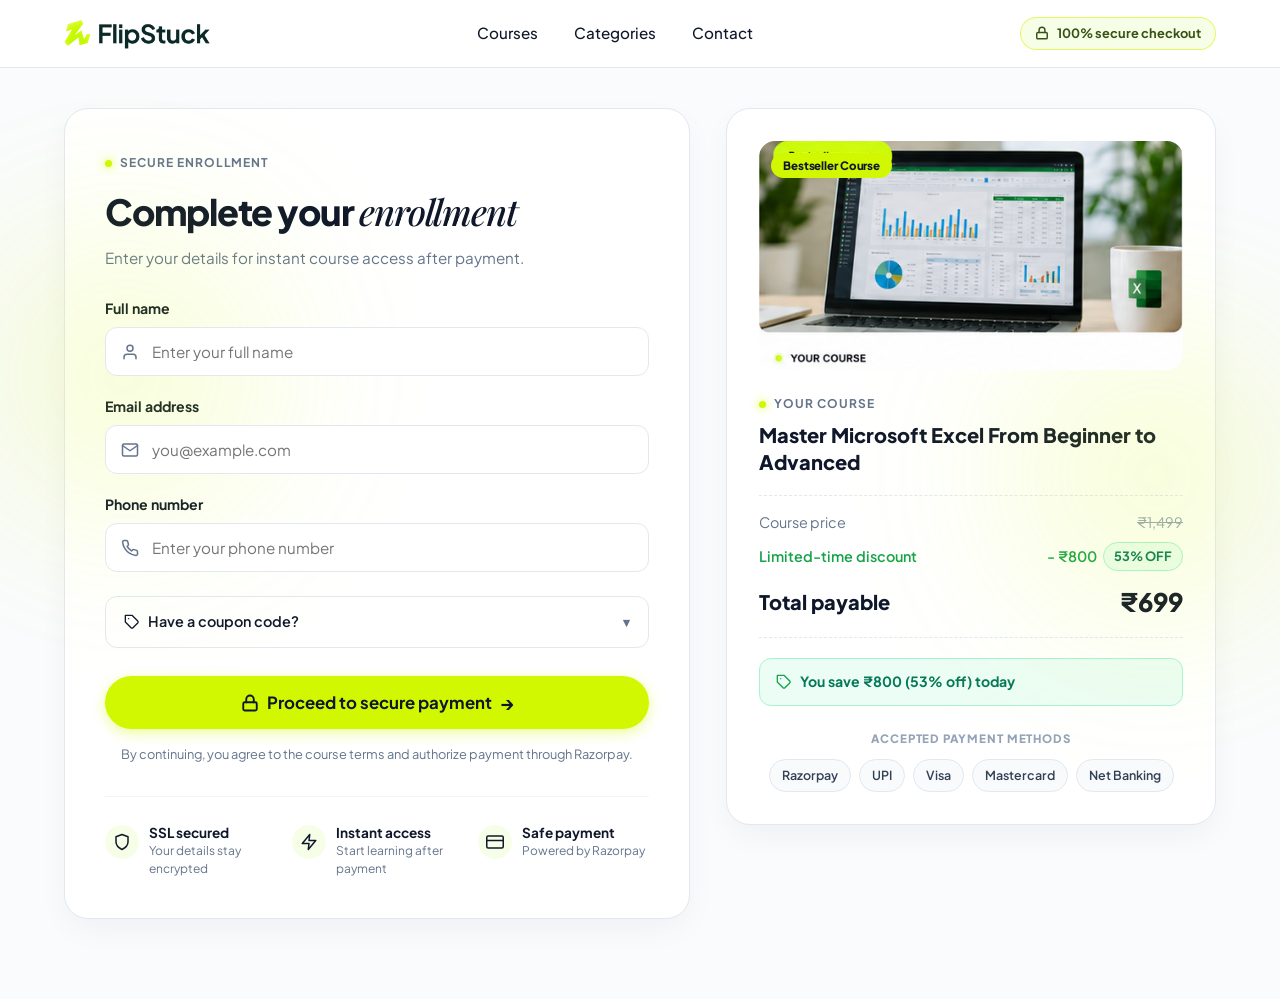
==== checkout.html @ 2f5c427a "feat(checkout): create secure enrollment and order checkout flow" ====
<!DOCTYPE html>
<html lang="en">
<head>
  <meta charset="UTF-8">
  <meta name="viewport" content="width=device-width, initial-scale=1.0">
  <title>FlipStuck - Secure Enrollment Checkout</title>
  <meta name="description" content="Complete your enrollment securely for Master Microsoft Excel From Beginner to Advanced.">
  <link rel="stylesheet" href="css/styles.css">
</head>
<body style="background-color: #fafbfd;">

  <!-- Ambient Glows (Strictly Viewport-Clipped) -->
  <div class="ambient-glows" aria-hidden="true">
    <div class="glow-spot glow-spot-lime" style="top: 150px; left: -100px; width: 450px; height: 450px;"></div>
    <div class="glow-spot glow-spot-lime" style="top: 250px; right: -100px; width: 450px; height: 450px;"></div>
  </div>

  <!-- Checkout Header -->
  <header class="checkout-header">
    <div class="container checkout-header-inner">
      <a href="index.html" class="logo-link" aria-label="FlipStuck Home">
        <img src="Assets/logo-flip.svg" alt="FlipStuck" class="logo-img">
      </a>

      <nav class="nav-menu">
        <a href="courses.html" class="nav-link">Courses</a>
        <a href="index.html#categories" class="nav-link">Categories</a>
        <a href="index.html#contact" class="nav-link">Contact</a>
      </nav>

      <div class="secure-badge-pill">
        <svg width="14" height="14" viewBox="0 0 24 24" fill="none" stroke="#365314" stroke-width="2.5" stroke-linecap="round" stroke-linejoin="round"><rect x="3" y="11" width="18" height="11" rx="2" ry="2"></rect><path d="M7 11V7a5 5 0 0 1 10 0v4"></path></svg>
        <span>100% secure checkout</span>
      </div>
    </div>
  </header>

  <!-- Checkout Form & Order Summary Section -->
  <main class="checkout-section">
    <div class="container checkout-layout">
      <!-- Left Column: Enrollment Form -->
      <section class="checkout-card">
        <div class="section-tag">Secure Enrollment</div>
        <h1 class="checkout-heading">
          Complete your <span class="italic-serif">enrollment</span>
        </h1>
        <p class="checkout-subtitle">Enter your details for instant course access after payment.</p>

        <form action="#" method="post" id="enrollment-form">
          <!-- Full Name -->
          <div class="form-group">
            <label for="fullname" class="form-label">Full name</label>
            <div class="input-with-icon">
              <span class="input-icon">
                <svg width="18" height="18" viewBox="0 0 24 24" fill="none" stroke="#64748b" stroke-width="2" stroke-linecap="round" stroke-linejoin="round"><path d="M20 21v-2a4 4 0 0 0-4-4H8a4 4 0 0 0-4 4v2"></path><circle cx="12" cy="7" r="4"></circle></svg>
              </span>
              <input type="text" id="fullname" name="fullname" class="form-input" placeholder="Enter your full name" required>
            </div>
          </div>

          <!-- Email Address -->
          <div class="form-group">
            <label for="email" class="form-label">Email address</label>
            <div class="input-with-icon">
              <span class="input-icon">
                <svg width="18" height="18" viewBox="0 0 24 24" fill="none" stroke="#64748b" stroke-width="2" stroke-linecap="round" stroke-linejoin="round"><path d="M4 4h16c1.1 0 2 .9 2 2v12c0 1.1-.9 2-2 2H4c-1.1 0-2-.9-2-2V6c0-1.1.9-2 2-2z"></path><polyline points="22,6 12,13 2,6"></polyline></svg>
              </span>
              <input type="email" id="email" name="email" class="form-input" placeholder="you@example.com" required>
            </div>
          </div>

          <!-- Phone Number -->
          <div class="form-group">
            <label for="phone" class="form-label">Phone number</label>
            <div class="input-with-icon">
              <span class="input-icon">
                <svg width="18" height="18" viewBox="0 0 24 24" fill="none" stroke="#64748b" stroke-width="2" stroke-linecap="round" stroke-linejoin="round"><path d="M22 16.92v3a2 2 0 0 1-2.18 2 19.79 19.79 0 0 1-8.63-3.07 19.5 19.5 0 0 1-6-6 19.79 19.79 0 0 1-3.07-8.67A2 2 0 0 1 4.11 2h3a2 2 0 0 1 2 1.72 12.84 12.84 0 0 0 .7 2.81 2 2 0 0 1-.45 2.11L8.09 9.91a16 16 0 0 0 6 6l1.27-1.27a2 2 0 0 1 2.11-.45 12.84 12.84 0 0 0 2.81.7A2 2 0 0 1 22 16.92z"></path></svg>
              </span>
              <input type="tel" id="phone" name="phone" class="form-input" placeholder="Enter your phone number" required>
            </div>
          </div>

          <!-- Have a coupon code? (Pure HTML/CSS Details) -->
          <details class="coupon-toggle">
            <summary class="coupon-summary">
              <div style="display: flex; align-items: center; gap: 8px;">
                <svg width="16" height="16" viewBox="0 0 24 24" fill="none" stroke="#0f172a" stroke-width="2" stroke-linecap="round" stroke-linejoin="round"><path d="M20.59 13.41l-7.17 7.17a2 2 0 0 1-2.83 0L2 12V2h10l8.59 8.59a2 2 0 0 1 0 2.82z"></path><line x1="7" y1="7" x2="7.01" y2="7"></line></svg>
                <span>Have a coupon code?</span>
              </div>
              <span style="font-size: 0.8rem; color: #64748b;">▾</span>
            </summary>
            <div class="coupon-form-inner">
              <input type="text" placeholder="Enter promo code" class="coupon-input" aria-label="Promo code">
              <button type="button" class="btn btn-outline btn-sm">Apply</button>
            </div>
          </details>

          <!-- Primary Submit CTA -->
          <button type="submit" class="btn btn-primary btn-lg btn-block" style="font-size: 1.05rem;">
            <svg width="18" height="18" viewBox="0 0 24 24" fill="none" stroke="#0f172a" stroke-width="2.5" stroke-linecap="round" stroke-linejoin="round"><rect x="3" y="11" width="18" height="11" rx="2" ry="2"></rect><path d="M7 11V7a5 5 0 0 1 10 0v4"></path></svg>
            <span>Proceed to secure payment</span>
            <span class="arrow-icon">→</span>
          </button>

          <p style="text-align: center; font-size: 0.8rem; color: var(--color-text-muted); margin-top: 16px;">
            By continuing, you agree to the course terms and authorize payment through Razorpay.
          </p>
        </form>

        <!-- Trust Badges Grid -->
        <div class="checkout-trust-grid">
          <div class="trust-badge-item">
            <div class="trust-badge-icon">
              <svg width="18" height="18" viewBox="0 0 24 24" fill="none" stroke="#0f172a" stroke-width="2" stroke-linecap="round" stroke-linejoin="round"><path d="M12 22s8-4 8-10V5l-8-3-8 3v7c0 6 8 10 8 10z"></path></svg>
            </div>
            <div>
              <div class="trust-badge-title">SSL secured</div>
              <div class="trust-badge-sub">Your details stay encrypted</div>
            </div>
          </div>

          <div class="trust-badge-item">
            <div class="trust-badge-icon">
              <svg width="18" height="18" viewBox="0 0 24 24" fill="none" stroke="#0f172a" stroke-width="2" stroke-linecap="round" stroke-linejoin="round"><polygon points="13 2 3 14 12 14 11 22 21 10 12 10 13 2"></polygon></svg>
            </div>
            <div>
              <div class="trust-badge-title">Instant access</div>
              <div class="trust-badge-sub">Start learning after payment</div>
            </div>
          </div>

          <div class="trust-badge-item">
            <div class="trust-badge-icon">
              <svg width="18" height="18" viewBox="0 0 24 24" fill="none" stroke="#0f172a" stroke-width="2" stroke-linecap="round" stroke-linejoin="round"><rect x="1" y="4" width="22" height="16" rx="2" ry="2"></rect><line x1="1" y1="10" x2="23" y2="10"></line></svg>
            </div>
            <div>
              <div class="trust-badge-title">Safe payment</div>
              <div class="trust-badge-sub">Powered by Razorpay</div>
            </div>
          </div>
        </div>
      </section>

      <!-- Right Column: Course Summary Card -->
      <aside class="order-summary-card">
        <div class="order-course-img-wrap">
          <span class="badge-tag badge-bestseller">Bestseller course</span>
          <img src="Assets/courses/course-excel-hero.png" alt="Master Microsoft Excel From Beginner to Advanced" class="order-course-img">
        </div>

        <div class="section-tag" style="margin-bottom: 8px;">Your Course</div>
        <h2 class="order-course-title">
          Master Microsoft Excel From Beginner to Advanced
        </h2>

        <div class="order-price-breakdown">
          <div class="breakdown-row">
            <span>Course price</span>
            <span style="text-decoration: line-through; color: var(--color-text-light);">₹1,499</span>
          </div>
          <div class="breakdown-row" style="color: #16a34a; font-weight: 600;">
            <span>Limited-time discount</span>
            <div style="display: flex; align-items: center; gap: 6px;">
              <span>- ₹800</span>
              <span class="discount-pill">53% OFF</span>
            </div>
          </div>
          <div class="breakdown-row total-row">
            <span>Total payable</span>
            <span style="font-size: 1.6rem; color: var(--color-text-main);">₹699</span>
          </div>
        </div>

        <div class="savings-alert">
          <svg width="16" height="16" viewBox="0 0 24 24" fill="none" stroke="#16a34a" stroke-width="2" stroke-linecap="round" stroke-linejoin="round"><path d="M20.59 13.41l-7.17 7.17a2 2 0 0 1-2.83 0L2 12V2h10l8.59 8.59a2 2 0 0 1 0 2.82z"></path><line x1="7" y1="7" x2="7.01" y2="7"></line></svg>
          <span>You save ₹800 (53% off) today</span>
        </div>

        <div class="accepted-methods">
          <div class="accepted-methods-title">Accepted Payment Methods</div>
          <div class="payment-pills-row">
            <span class="payment-pill">Razorpay</span>
            <span class="payment-pill">UPI</span>
            <span class="payment-pill">Visa</span>
            <span class="payment-pill">Mastercard</span>
            <span class="payment-pill">Net Banking</span>
          </div>
        </div>
      </aside>
    </div>
  </main>

  <!-- Mobile Sticky Bottom Bar -->
  <div class="mobile-sticky-bar">
    <div>
      <div class="mobile-bar-price-label">Total payable</div>
      <div class="mobile-bar-price">₹699</div>
    </div>
    <a href="#enrollment-form" class="btn btn-primary" style="padding: 12px 20px;">
      <svg width="16" height="16" viewBox="0 0 24 24" fill="none" stroke="#0f172a" stroke-width="2.5" stroke-linecap="round" stroke-linejoin="round"><rect x="3" y="11" width="18" height="11" rx="2" ry="2"></rect><path d="M7 11V7a5 5 0 0 1 10 0v4"></path></svg>
      <span>Pay securely ₹699</span>
      <span class="arrow-icon">→</span>
    </a>
  </div>

</body>
</html>
---- css/styles.css ----
/* ==========================================================================
   FLIPSTUCK - Pure HTML & CSS Stylesheet
   Design System, Mobile-First Responsive Layout & Fluid Typography
   ========================================================================== */

@import url('https://fonts.googleapis.com/css2?family=Plus+Jakarta+Sans:ital,wght@0,400;0,500;0,600;0,700;0,800;1,400;1,600&family=Playfair+Display:ital,wght@1,500;1,600;1,700&display=swap');

/* Enable smooth size interpolation for expanding/collapsing elements across modern engines */
html {
  interpolate-size: allow-keywords;
  box-sizing: border-box;
  overflow-x: hidden;
  width: 100%;
  max-width: 100vw;
  scroll-behavior: smooth;
  font-size: 16px;
  -webkit-font-smoothing: antialiased;
  -moz-osx-font-smoothing: grayscale;
}

/* --- Design Tokens / CSS Variables --- */
:root {
  --color-primary: #D2F801;
  --color-primary-hover: #c6ea00;
  --color-primary-light: #f5fde6;
  --color-primary-dim: rgba(210, 248, 1, 0.2);
  
  --color-text-main: #0f172a;
  --color-text-muted: #64748b;
  --color-text-light: #94a3b8;
  
  --color-bg-body: #ffffff;
  --color-bg-subtle: #f8fafc;
  --color-bg-card: #ffffff;
  --color-bg-alt: #f1f5f9;
  
  --color-border: #e2e8f0;
  --color-border-light: #f1f5f9;
  
  --color-star: #eab308;
  --color-success: #16a34a;
  --color-success-bg: #ecfdf5;
  --color-success-border: #a7f3d0;
  
  --font-sans: 'Plus Jakarta Sans', -apple-system, BlinkMacSystemFont, "Segoe UI", Roboto, sans-serif;
  --font-serif: 'Playfair Display', Georgia, serif;
  
  --radius-sm: 8px;
  --radius-md: 12px;
  --radius-lg: 16px;
  --radius-xl: 24px;
  --radius-full: 9999px;
  
  --shadow-sm: 0 1px 3px 0 rgba(0, 0, 0, 0.05);
  --shadow-md: 0 4px 12px -2px rgba(15, 23, 42, 0.06), 0 2px 6px -2px rgba(15, 23, 42, 0.04);
  --shadow-lg: 0 12px 28px -4px rgba(15, 23, 42, 0.08), 0 4px 12px -4px rgba(15, 23, 42, 0.04);
  --shadow-card: 0 12px 32px -4px rgba(15, 23, 42, 0.05);
  
  /* Polished smooth spring & ease transitions */
  --ease-smooth: cubic-bezier(0.2, 0.8, 0.2, 1);
  --ease-spring: cubic-bezier(0.34, 1.25, 0.64, 1);
  --transition-fast: 0.2s ease;
  --transition-normal: 0.3s var(--ease-smooth);
  --transition-slow: 0.45s var(--ease-smooth);
  
  --container-max: 1200px;
}

/* --- Universal Reset & Strict Overflow Prevention --- */
*, *::before, *::after {
  box-sizing: inherit;
  margin: 0;
  padding: 0;
}

body {
  font-family: var(--font-sans);
  color: var(--color-text-main);
  background-color: var(--color-bg-body);
  line-height: 1.5;
  min-height: 100vh;
  display: flex;
  flex-direction: column;
  overflow-x: hidden;
  width: 100%;
  max-width: 100vw;
  position: relative;
}

/* Prevent any text from breaking out of boxes */
h1, h2, h3, h4, h5, h6, p, span, a, li, label, div {
  overflow-wrap: break-word;
  word-wrap: break-word;
}

img {
  max-width: 100%;
  height: auto;
  display: block;
}

svg {
  flex-shrink: 0;
}

a {
  color: inherit;
  text-decoration: none;
  transition: color var(--transition-fast), background-color var(--transition-fast), border-color var(--transition-fast), transform var(--transition-normal);
}

button, input, select, textarea {
  font-family: inherit;
  font-size: inherit;
  color: inherit;
}

ul, ol {
  list-style: none;
}

/* Background Ambient Glow Wrapper (strictly clipped to viewport) */
.ambient-glows {
  position: absolute;
  top: 0;
  left: 0;
  width: 100%;
  height: 100%;
  max-width: 100%;
  overflow: hidden;
  pointer-events: none;
  z-index: 0;
}

.glow-spot {
  position: absolute;
  border-radius: 50%;
  filter: blur(80px);
  pointer-events: none;
  opacity: 0.55;
}

.glow-spot-lime {
  background: radial-gradient(circle, rgba(210, 248, 1, 0.4) 0%, rgba(210, 248, 1, 0) 70%);
}

/* Vector Glyph Helpers */
.ui-icon {
  display: inline-flex;
  align-items: center;
  justify-content: center;
  flex-shrink: 0;
  vertical-align: middle;
  transition: transform var(--transition-normal), color var(--transition-fast);
}

.icon-black { color: #0f172a; }
.icon-grey { color: #64748b; }
.icon-lightgrey { color: #94a3b8; }
.icon-lime { color: #7ba300; }
.icon-lime-bright { color: #D2F801; }

/* --- Container & Layout --- */
.container {
  width: 100%;
  max-width: var(--container-max);
  margin-left: auto;
  margin-right: auto;
  padding-left: 24px;
  padding-right: 24px;
}

.section {
  padding: 80px 0;
  position: relative;
}

.section-subtle {
  background-color: #fafbfd;
}

.text-center {
  text-align: center;
}

.italic-serif {
  font-family: var(--font-serif);
  font-style: italic;
  font-weight: 500;
}

.highlight-lime {
  color: #7ba300;
}

/* Section Header Badges */
.section-tag {
  display: inline-flex;
  align-items: center;
  gap: 8px;
  font-size: 0.75rem;
  font-weight: 700;
  text-transform: uppercase;
  letter-spacing: 0.08em;
  color: var(--color-text-muted);
  margin-bottom: 12px;
}

.section-tag::before {
  content: '';
  display: inline-block;
  width: 7px;
  height: 7px;
  border-radius: 50%;
  background-color: var(--color-primary);
  box-shadow: 0 0 10px rgba(210, 248, 1, 0.9);
  transition: transform var(--transition-normal);
}

.section-title {
  font-size: clamp(1.65rem, 4vw, 2.25rem);
  font-weight: 800;
  letter-spacing: -0.03em;
  color: var(--color-text-main);
  line-height: 1.22;
  margin-bottom: 12px;
}

.section-subtitle {
  font-size: clamp(0.95rem, 2.5vw, 1.05rem);
  color: var(--color-text-muted);
  max-width: 620px;
  margin-left: auto;
  margin-right: auto;
  line-height: 1.55;
}

/* --- Buttons --- */
.btn {
  display: inline-flex;
  align-items: center;
  justify-content: center;
  gap: 8px;
  padding: 12px 24px;
  font-size: 0.95rem;
  font-weight: 700;
  border-radius: var(--radius-full);
  border: none;
  cursor: pointer;
  text-decoration: none;
  text-align: center;
  backface-visibility: hidden;
  will-change: transform, box-shadow;
  transition: transform var(--transition-normal),
              background-color var(--transition-fast),
              border-color var(--transition-fast),
              color var(--transition-fast),
              box-shadow var(--transition-normal);
}

.btn-primary {
  background-color: var(--color-primary);
  color: #0f172a;
  box-shadow: 0 4px 14px rgba(210, 248, 1, 0.4);
}

.btn-primary:hover {
  background-color: var(--color-primary-hover);
  transform: translateY(-2px);
  box-shadow: 0 8px 22px rgba(210, 248, 1, 0.55);
}

.btn-primary:active {
  transform: translateY(0);
  box-shadow: 0 3px 10px rgba(210, 248, 1, 0.4);
}

.btn-outline {
  background-color: #ffffff;
  color: var(--color-text-main);
  border: 1px solid var(--color-border);
}

.btn-outline:hover {
  border-color: #cbd5e1;
  background-color: var(--color-bg-subtle);
  transform: translateY(-2px);
  box-shadow: var(--shadow-sm);
}

.btn-outline:active {
  transform: translateY(0);
}

.btn-sm {
  padding: 8px 16px;
  font-size: 0.85rem;
}

.btn-lg {
  padding: 15px 30px;
  font-size: 1.02rem;
}

.btn-block {
  width: 100%;
}

.arrow-icon {
  display: inline-block;
  font-size: 1.1em;
  transition: transform var(--transition-normal);
  will-change: transform;
}

.btn:hover .arrow-icon {
  transform: translateX(4px);
}

/* --- Header / Navigation --- */
.header {
  position: sticky;
  top: 0;
  z-index: 100;
  background-color: rgba(255, 255, 255, 0.94);
  backdrop-filter: blur(14px);
  -webkit-backdrop-filter: blur(14px);
  border-bottom: 1px solid rgba(226, 232, 240, 0.7);
  padding: 16px 0;
}

.nav-container {
  display: flex;
  align-items: center;
  justify-content: space-between;
}

.logo-link {
  display: flex;
  align-items: center;
  transition: opacity var(--transition-fast);
}

.logo-link:hover {
  opacity: 0.85;
}

.logo-img {
  height: 32px;
  width: auto;
}

.nav-menu {
  display: flex;
  align-items: center;
  gap: 36px;
}

.nav-link {
  font-size: 0.95rem;
  font-weight: 500;
  color: var(--color-text-main);
  position: relative;
  padding: 6px 0;
  transition: color var(--transition-fast);
}

.nav-link:hover,
.nav-link.active {
  color: #0f172a;
}

.nav-link::after {
  content: '';
  position: absolute;
  bottom: 0;
  left: 0;
  width: 0;
  height: 2px;
  background-color: var(--color-primary);
  border-radius: 2px;
  transition: width var(--transition-normal);
}

.nav-link:hover::after,
.nav-link.active::after {
  width: 100%;
}

.nav-actions {
  display: flex;
  align-items: center;
  gap: 16px;
}

/* Pure CSS Mobile Navigation toggle */
#nav-toggle {
  display: none;
}

.nav-toggle-label {
  display: none;
  flex-direction: column;
  justify-content: center;
  gap: 5px;
  cursor: pointer;
  padding: 8px;
  width: 38px;
  height: 38px;
  z-index: 101;
}

.nav-toggle-label span {
  display: block;
  width: 22px;
  height: 2px;
  background-color: var(--color-text-main);
  border-radius: 2px;
  transition: transform var(--transition-normal), opacity var(--transition-fast);
}

/* --- Breadcrumb --- */
.breadcrumb-wrap {
  padding: 20px 0 10px;
  font-size: 0.85rem;
  color: var(--color-text-muted);
}

.breadcrumb-list {
  display: flex;
  align-items: center;
  justify-content: center;
  flex-wrap: wrap;
  gap: 8px;
}

.breadcrumb-list a {
  transition: color var(--transition-fast);
}

.breadcrumb-list a:hover {
  color: var(--color-text-main);
}

.breadcrumb-active {
  color: #7ba300;
  font-weight: 600;
}

/* --- Hero Section (Home) --- */
.hero {
  padding: 50px 0 40px;
  text-align: center;
  position: relative;
}

.hero-pill {
  display: inline-flex;
  align-items: center;
  gap: 8px;
  background-color: #fafbfd;
  border: 1px solid var(--color-border);
  padding: 6px 16px;
  border-radius: var(--radius-full);
  font-size: 0.8rem;
  color: var(--color-text-muted);
  font-weight: 600;
  margin-bottom: 24px;
  max-width: 100%;
  line-height: 1.4;
  transition: border-color var(--transition-fast), box-shadow var(--transition-fast);
}

.hero-pill:hover {
  border-color: #cbd5e1;
  box-shadow: var(--shadow-sm);
}

.hero-pill-dot {
  width: 6px;
  height: 6px;
  background-color: var(--color-primary);
  border-radius: 50%;
  flex-shrink: 0;
}

.hero-title {
  font-size: clamp(2rem, 5.5vw + 0.5rem, 3.5rem);
  font-weight: 800;
  letter-spacing: -0.04em;
  line-height: 1.15;
  color: var(--color-text-main);
  max-width: 900px;
  margin: 0 auto 20px;
}

.hero-subtitle {
  font-size: clamp(1rem, 2.5vw, 1.125rem);
  color: var(--color-text-muted);
  max-width: 680px;
  margin: 0 auto 32px;
  line-height: 1.6;
}

.hero-actions {
  display: flex;
  align-items: center;
  justify-content: center;
  flex-wrap: wrap;
  gap: 16px;
  margin-bottom: 28px;
}

.hero-social-proof {
  display: flex;
  align-items: center;
  justify-content: center;
  gap: 8px;
  font-size: 0.85rem;
  font-weight: 600;
  color: var(--color-text-muted);
  margin-bottom: 40px;
}

.trustpilot-stars {
  display: inline-flex;
  align-items: center;
  gap: 2px;
  color: #0f172a;
}

.hero-image-wrap {
  position: relative;
  max-width: 1040px;
  margin: 0 auto;
}

.hero-image {
  width: 100%;
  border-radius: var(--radius-xl);
  filter: drop-shadow(0 20px 40px rgba(0, 0, 0, 0.08));
  transition: transform var(--transition-slow);
}

.hero-image:hover {
  transform: translateY(-4px);
}

/* --- Brand Logos Bar --- */
.trusted-bar {
  padding: 30px 0 50px;
  text-align: center;
}

.trusted-label {
  display: inline-flex;
  align-items: center;
  gap: 8px;
  font-size: 0.85rem;
  color: var(--color-text-muted);
  font-weight: 600;
  margin-bottom: 24px;
}

.trusted-label::before {
  content: '';
  display: inline-block;
  width: 6px;
  height: 6px;
  border-radius: 50%;
  background-color: var(--color-primary);
}

.logos-grid {
  display: flex;
  align-items: center;
  justify-content: center;
  flex-wrap: wrap;
  gap: 36px 48px;
}

.brand-logo {
  font-size: 1.25rem;
  font-weight: 700;
  color: #1e293b;
  display: flex;
  align-items: center;
  gap: 8px;
  opacity: 0.75;
  transition: opacity var(--transition-fast), transform var(--transition-normal);
}

.brand-logo:hover {
  opacity: 1;
  transform: translateY(-2px);
}

/* --- Stats Strip --- */
.stats-strip {
  padding: 20px 0 60px;
}

.stats-card-wrap {
  display: grid;
  grid-template-columns: repeat(4, 1fr);
  background-color: #ffffff;
  border: 1px solid var(--color-border);
  border-radius: var(--radius-xl);
  padding: 24px 32px;
  box-shadow: var(--shadow-sm);
  transition: box-shadow var(--transition-normal), border-color var(--transition-fast);
}

.stats-card-wrap:hover {
  border-color: #cbd5e1;
  box-shadow: var(--shadow-md);
}

.stat-item {
  display: flex;
  align-items: center;
  gap: 16px;
  padding: 8px 16px;
}

.stat-item:not(:last-child) {
  border-right: 1px solid var(--color-border);
}

.stat-icon-wrap {
  width: 44px;
  height: 44px;
  border-radius: 50%;
  background-color: #f8fafc;
  border: 1px solid var(--color-border);
  display: flex;
  align-items: center;
  justify-content: center;
  color: #0f172a;
  flex-shrink: 0;
  transition: transform var(--transition-normal), background-color var(--transition-fast);
}

.stat-item:hover .stat-icon-wrap {
  transform: scale(1.08);
  background-color: #f7fee7;
  border-color: rgba(210, 248, 1, 0.6);
}

.stat-number {
  font-size: 1.25rem;
  font-weight: 800;
  color: var(--color-text-main);
  line-height: 1.2;
}

.stat-label {
  font-size: 0.8rem;
  color: var(--color-text-muted);
}

/* --- Categories Grid --- */
.categories-grid {
  display: grid;
  grid-template-columns: repeat(8, 1fr);
  gap: 16px;
  margin-top: 40px;
}

.category-card {
  background-color: #ffffff;
  border: 1px solid var(--color-border);
  border-radius: var(--radius-lg);
  padding: 24px 12px 18px;
  display: flex;
  flex-direction: column;
  align-items: center;
  text-align: center;
  text-decoration: none;
  backface-visibility: hidden;
  will-change: transform, box-shadow;
  transition: transform var(--transition-normal),
              border-color var(--transition-fast),
              box-shadow var(--transition-normal);
}

.category-card:hover {
  transform: translateY(-4px);
  border-color: #cbd5e1;
  box-shadow: var(--shadow-md);
}

.category-icon {
  width: 48px;
  height: 48px;
  border-radius: var(--radius-md);
  margin-bottom: 14px;
  object-fit: cover;
  transition: transform var(--transition-normal);
}

.category-card:hover .category-icon {
  transform: scale(1.06);
}

.category-name {
  font-size: 0.82rem;
  font-weight: 700;
  color: var(--color-text-main);
  line-height: 1.3;
  margin-bottom: 12px;
  min-height: 32px;
  display: flex;
  align-items: center;
  justify-content: center;
}

.category-arrow {
  color: var(--color-text-muted);
  font-size: 0.9rem;
  display: inline-block;
  transition: transform var(--transition-normal), color var(--transition-fast);
  will-change: transform;
}

.category-card:hover .category-arrow {
  color: var(--color-text-main);
  transform: translateX(4px);
}

/* --- Course Card (Shared Component) --- */
.courses-grid {
  display: grid;
  grid-template-columns: repeat(auto-fill, minmax(270px, 1fr));
  gap: 24px;
  margin-top: 36px;
}

.course-card {
  background-color: #ffffff;
  border: 1px solid var(--color-border);
  border-radius: var(--radius-lg);
  overflow: hidden;
  display: flex;
  flex-direction: column;
  position: relative;
  text-decoration: none;
  backface-visibility: hidden;
  will-change: transform, box-shadow;
  transition: transform var(--transition-normal),
              box-shadow var(--transition-normal),
              border-color var(--transition-fast);
}

.course-card:hover {
  transform: translateY(-5px);
  box-shadow: var(--shadow-lg);
  border-color: #cbd5e1;
}

.course-thumb-wrap {
  position: relative;
  width: 100%;
  aspect-ratio: 16 / 9;
  overflow: hidden;
  background-color: #f1f5f9;
}

.course-thumb {
  width: 100%;
  height: 100%;
  object-fit: cover;
  transition: transform var(--transition-slow);
  will-change: transform;
}

.course-card:hover .course-thumb {
  transform: scale(1.04);
}

/* Badges */
.badge-tag {
  position: absolute;
  top: 12px;
  left: 12px;
  padding: 4px 12px;
  border-radius: var(--radius-full);
  font-size: 0.72rem;
  font-weight: 800;
  text-transform: capitalize;
  z-index: 2;
  letter-spacing: -0.01em;
  transition: transform var(--transition-fast);
}

.course-card:hover .badge-tag {
  transform: scale(1.02);
}

.badge-bestseller {
  background-color: var(--color-primary);
  color: #0f172a;
}

.badge-trending {
  background-color: #c4f826;
  color: #0f172a;
}

.badge-popular {
  background-color: #d8ff3a;
  color: #0f172a;
}

.course-body {
  padding: 18px 20px 16px;
  display: flex;
  flex-direction: column;
  flex-grow: 1;
}

.course-title {
  font-size: 1.05rem;
  font-weight: 700;
  color: var(--color-text-main);
  line-height: 1.35;
  margin-bottom: 12px;
  transition: color var(--transition-fast);
}

.course-card:hover .course-title {
  color: #000000;
}

.course-instructor {
  display: flex;
  align-items: center;
  gap: 8px;
  margin-bottom: 14px;
}

.instructor-avatar {
  width: 24px;
  height: 24px;
  border-radius: 50%;
  object-fit: cover;
}

.instructor-name {
  font-size: 0.85rem;
  color: var(--color-text-muted);
  font-weight: 500;
}

.course-footer {
  margin-top: auto;
  padding-top: 14px;
  border-top: 1px solid var(--color-border-light);
  display: flex;
  align-items: center;
  justify-content: space-between;
}

.course-rating {
  display: flex;
  align-items: center;
  gap: 5px;
  font-size: 0.85rem;
  font-weight: 700;
  color: var(--color-text-main);
}

.rating-count {
  font-size: 0.8rem;
  font-weight: 500;
  color: var(--color-text-muted);
}

.course-price-wrap {
  display: flex;
  align-items: center;
  gap: 6px;
  font-size: 1.05rem;
  font-weight: 800;
  color: var(--color-text-main);
}

.course-price-arrow {
  display: inline-block;
  font-size: 1rem;
  transition: transform var(--transition-normal);
  will-change: transform;
}

.course-card:hover .course-price-arrow {
  transform: translateX(4px);
}

/* --- Section Heading with Right Link --- */
.section-header-flex {
  display: flex;
  align-items: flex-end;
  justify-content: space-between;
  gap: 16px;
  margin-bottom: 30px;
}

.link-with-arrow {
  display: inline-flex;
  align-items: center;
  gap: 6px;
  font-size: 0.9rem;
  font-weight: 700;
  color: var(--color-text-main);
  text-decoration: none;
  white-space: nowrap;
}

.link-with-arrow span {
  display: inline-block;
  transition: transform var(--transition-normal);
  will-change: transform;
}

.link-with-arrow:hover {
  color: #7ba300;
}

.link-with-arrow:hover span {
  transform: translateX(4px);
}

/* --- Testimonials / What Our Students Say --- */
.testimonials-grid {
  display: grid;
  grid-template-columns: repeat(3, 1fr);
  gap: 24px;
  margin-top: 40px;
}

.testimonial-card {
  background-color: #ffffff;
  border: 1px solid var(--color-border);
  border-radius: var(--radius-lg);
  padding: 32px 28px;
  display: flex;
  flex-direction: column;
  position: relative;
  box-shadow: var(--shadow-sm);
  backface-visibility: hidden;
  will-change: transform, box-shadow;
  transition: transform var(--transition-normal),
              box-shadow var(--transition-normal),
              border-color var(--transition-fast);
}

.testimonial-card:hover {
  transform: translateY(-4px);
  border-color: #cbd5e1;
  box-shadow: var(--shadow-md);
}

.testimonial-quote-icon {
  width: 24px;
  height: auto;
  margin-bottom: 16px;
  opacity: 0.8;
  transition: opacity var(--transition-fast);
}

.testimonial-card:hover .testimonial-quote-icon {
  opacity: 1;
}

.testimonial-text {
  font-size: 0.95rem;
  line-height: 1.6;
  color: #334155;
  margin-bottom: 24px;
  flex-grow: 1;
}

.testimonial-author {
  display: flex;
  align-items: center;
  gap: 12px;
}

.author-avatar {
  width: 44px;
  height: 44px;
  border-radius: 50%;
  object-fit: cover;
  border: 2px solid #ffffff;
  box-shadow: var(--shadow-sm);
}

.author-name {
  font-size: 0.95rem;
  font-weight: 700;
  color: var(--color-text-main);
}

.author-role {
  font-size: 0.8rem;
  color: var(--color-text-muted);
}

/* --- Features: The Best Learning Experience --- */
.features-grid {
  display: grid;
  grid-template-columns: repeat(4, 1fr);
  gap: 24px;
  margin-top: 40px;
}

.feature-card {
  background-color: #ffffff;
  border: 1px solid var(--color-border);
  border-radius: var(--radius-lg);
  padding: 36px 24px 28px;
  text-align: center;
  display: flex;
  flex-direction: column;
  align-items: center;
  backface-visibility: hidden;
  will-change: transform, box-shadow;
  transition: transform var(--transition-normal),
              border-color var(--transition-fast),
              box-shadow var(--transition-normal);
}

.feature-card:hover {
  transform: translateY(-4px);
  border-color: #cbd5e1;
  box-shadow: var(--shadow-md);
}

.feature-icon-wrap {
  width: 64px;
  height: 64px;
  border-radius: 50%;
  background-color: #f7fee7;
  border: 1px solid rgba(210, 248, 1, 0.4);
  display: flex;
  align-items: center;
  justify-content: center;
  margin-bottom: 20px;
  transition: transform var(--transition-normal), background-color var(--transition-fast);
}

.feature-card:hover .feature-icon-wrap {
  transform: scale(1.08);
  background-color: #f3fed9;
}

.feature-icon-img {
  width: 32px;
  height: 32px;
  object-fit: contain;
}

.feature-title {
  font-size: 1.15rem;
  font-weight: 700;
  color: var(--color-text-main);
  margin-bottom: 10px;
}

.feature-desc {
  font-size: 0.9rem;
  color: var(--color-text-muted);
  line-height: 1.5;
}

/* --- Designed for real people. Built for growth banner --- */
.banner-growth {
  background: linear-gradient(135deg, #ffffff 0%, #f9fdf2 100%);
  border: 1px solid var(--color-border);
  border-radius: var(--radius-xl);
  padding: 60px 70px;
  display: flex;
  align-items: center;
  justify-content: space-between;
  position: relative;
  overflow: hidden;
  margin: 60px 0;
  box-shadow: var(--shadow-card);
  transition: box-shadow var(--transition-normal), border-color var(--transition-fast);
}

.banner-growth:hover {
  border-color: #cbd5e1;
  box-shadow: var(--shadow-lg);
}

.banner-content {
  max-width: 540px;
  position: relative;
  z-index: 2;
}

.banner-heading {
  font-size: clamp(1.85rem, 5vw, 3rem);
  font-weight: 800;
  letter-spacing: -0.04em;
  line-height: 1.15;
  margin-bottom: 16px;
}

.banner-sub {
  font-size: 1.15rem;
  color: var(--color-text-muted);
  margin-bottom: 32px;
}

.banner-pills {
  display: flex;
  flex-wrap: wrap;
  gap: 16px;
  margin-bottom: 36px;
}

.growth-pill {
  display: flex;
  align-items: center;
  gap: 8px;
  background-color: #ffffff;
  border: 1px solid var(--color-border);
  padding: 8px 16px;
  border-radius: var(--radius-full);
  font-size: 0.85rem;
  font-weight: 700;
  color: var(--color-text-main);
  box-shadow: var(--shadow-sm);
  transition: transform var(--transition-normal), border-color var(--transition-fast), box-shadow var(--transition-fast);
}

.growth-pill:hover {
  transform: translateY(-2px);
  border-color: #cbd5e1;
  box-shadow: var(--shadow-md);
}

.growth-pill-icon {
  width: 20px;
  height: 20px;
  object-fit: contain;
}

.banner-visual {
  position: relative;
  z-index: 1;
  max-width: 360px;
  display: flex;
  justify-content: flex-end;
}

.human-silhouette {
  width: 100%;
  max-height: 380px;
  object-fit: contain;
  filter: drop-shadow(0 0 40px rgba(210, 248, 1, 0.45));
  transition: transform var(--transition-slow);
}

.banner-growth:hover .human-silhouette {
  transform: scale(1.02);
}

/* --- Footer --- */
.footer {
  background-color: #ffffff;
  border-top: 1px solid var(--color-border);
  padding-top: 70px;
  position: relative;
  overflow: hidden;
  margin-top: auto;
  width: 100%;
}

.footer-main {
  display: grid;
  grid-template-columns: 1.6fr 1fr 1fr 1fr 1fr;
  gap: 40px;
  margin-bottom: 50px;
  position: relative;
  z-index: 2;
}

.footer-brand {
  max-width: 320px;
}

.footer-logo {
  height: 32px;
  width: auto;
  margin-bottom: 18px;
}

.footer-tagline {
  font-size: 0.9rem;
  color: var(--color-text-muted);
  line-height: 1.6;
  margin-bottom: 20px;
}

.footer-contact-item {
  display: flex;
  align-items: center;
  gap: 10px;
  font-size: 0.85rem;
  color: var(--color-text-muted);
  margin-bottom: 10px;
  transition: color var(--transition-fast);
}

.footer-contact-item:hover {
  color: var(--color-text-main);
}

.footer-socials {
  display: flex;
  gap: 12px;
  margin-top: 20px;
}

.social-icon-btn {
  width: 36px;
  height: 36px;
  border-radius: 50%;
  background-color: #f1f5f9;
  border: 1px solid var(--color-border);
  display: flex;
  align-items: center;
  justify-content: center;
  color: #0f172a;
  backface-visibility: hidden;
  will-change: transform;
  transition: transform var(--transition-normal),
              background-color var(--transition-fast),
              border-color var(--transition-fast),
              color var(--transition-fast);
}

.social-icon-btn:hover {
  background-color: var(--color-primary);
  border-color: var(--color-primary);
  transform: translateY(-3px);
  box-shadow: 0 4px 10px rgba(210, 248, 1, 0.4);
}

.footer-col-title {
  display: flex;
  align-items: center;
  gap: 6px;
  font-size: 0.75rem;
  font-weight: 800;
  text-transform: uppercase;
  letter-spacing: 0.08em;
  color: var(--color-text-main);
  margin-bottom: 20px;
}

.footer-col-title::before {
  content: '';
  display: inline-block;
  width: 6px;
  height: 6px;
  border-radius: 50%;
  background-color: var(--color-primary);
}

.footer-links-list li {
  margin-bottom: 12px;
}

.footer-links-list a {
  font-size: 0.9rem;
  color: var(--color-text-muted);
  display: inline-block;
  transition: transform var(--transition-normal), color var(--transition-fast);
}

.footer-links-list a:hover {
  color: var(--color-text-main);
  transform: translateX(3px);
}

/* Traditional Asian Landscape Banner in Footer */
.footer-landscape-wrap {
  position: relative;
  width: 100%;
  max-width: 100vw;
  margin: 20px 0 0;
  opacity: 0.9;
  overflow: hidden;
  display: flex;
  justify-content: center;
}

.footer-landscape-img {
  width: 100%;
  max-width: 100%;
  max-height: 200px;
  object-fit: cover;
  object-position: bottom center;
}

.footer-bottom {
  border-top: 1px solid var(--color-border);
  padding: 24px 0;
  display: flex;
  align-items: center;
  justify-content: space-between;
  font-size: 0.85rem;
  color: var(--color-text-muted);
  position: relative;
  z-index: 2;
  background-color: #ffffff;
}

.footer-bottom-links {
  display: flex;
  flex-wrap: wrap;
  gap: 16px;
}

.footer-bottom-links a {
  transition: color var(--transition-fast);
}

.footer-bottom-links a:hover {
  color: var(--color-text-main);
}

/* ==========================================================================
   PAGE: EXPLORE COURSES (courses.html)
   ========================================================================== */

.explore-hero {
  padding: 30px 0 40px;
  text-align: center;
}

.explore-title {
  font-size: clamp(1.85rem, 5vw, 2.75rem);
  font-weight: 800;
  letter-spacing: -0.03em;
  margin-bottom: 24px;
}

.search-box-wrap {
  max-width: 580px;
  margin: 0 auto;
  position: relative;
  display: flex;
  align-items: center;
  background-color: #ffffff;
  border: 1px solid var(--color-border);
  border-radius: var(--radius-full);
  padding: 6px 8px 6px 20px;
  box-shadow: var(--shadow-sm);
  transition: border-color var(--transition-fast), box-shadow var(--transition-normal);
}

.search-box-wrap:focus-within {
  border-color: #94a3b8;
  box-shadow: 0 0 0 4px rgba(210, 248, 1, 0.45);
}

.search-input {
  flex-grow: 1;
  min-width: 0;
  border: none;
  background: transparent;
  outline: none;
  font-size: 0.95rem;
  color: var(--color-text-main);
}

.search-input::placeholder {
  color: var(--color-text-light);
  transition: color var(--transition-fast);
}

.search-btn {
  width: 40px;
  height: 40px;
  border-radius: 50%;
  background-color: var(--color-primary);
  border: none;
  display: flex;
  align-items: center;
  justify-content: center;
  cursor: pointer;
  color: #0f172a;
  flex-shrink: 0;
  will-change: transform;
  transition: transform var(--transition-normal), background-color var(--transition-fast);
}

.search-btn:hover {
  background-color: var(--color-primary-hover);
  transform: scale(1.06);
}

.search-btn:active {
  transform: scale(0.96);
}

.explore-layout {
  display: grid;
  grid-template-columns: 260px 1fr;
  gap: 40px;
  padding: 40px 0 80px;
}

/* Sidebar Filters */
.filters-sidebar {
  background-color: #ffffff;
  border: 1px solid var(--color-border);
  border-radius: var(--radius-lg);
  padding: 24px;
  height: fit-content;
  box-shadow: var(--shadow-sm);
  transition: border-color var(--transition-fast), box-shadow var(--transition-fast);
}

.filters-sidebar:hover {
  border-color: #cbd5e1;
}

.filter-group {
  margin-bottom: 24px;
  padding-bottom: 20px;
  border-bottom: 1px solid var(--color-border-light);
}

.filter-group:last-child {
  margin-bottom: 0;
  padding-bottom: 0;
  border-bottom: none;
}

.filter-title {
  font-size: 0.95rem;
  font-weight: 700;
  color: var(--color-text-main);
  margin-bottom: 14px;
}

.filter-option {
  display: flex;
  align-items: center;
  gap: 10px;
  font-size: 0.88rem;
  color: #475569;
  margin-bottom: 10px;
  cursor: pointer;
  user-select: none;
  transition: color var(--transition-fast);
}

.filter-option:hover {
  color: var(--color-text-main);
}

.filter-checkbox {
  appearance: none;
  -webkit-appearance: none;
  width: 17px;
  height: 17px;
  border: 1.5px solid #cbd5e1;
  border-radius: 4px;
  outline: none;
  cursor: pointer;
  display: inline-flex;
  align-items: center;
  justify-content: center;
  position: relative;
  flex-shrink: 0;
  transition: background-color var(--transition-fast),
              border-color var(--transition-fast),
              transform 0.15s ease;
}

.filter-checkbox:active {
  transform: scale(0.9);
}

.filter-checkbox:checked {
  background-color: var(--color-primary);
  border-color: #b0d400;
}

.filter-checkbox:checked::after {
  content: '';
  width: 5px;
  height: 9px;
  border: solid #0f172a;
  border-width: 0 2px 2px 0;
  transform: rotate(45deg);
  margin-bottom: 2px;
  transition: transform 0.2s var(--ease-spring);
}

.explore-header-row {
  display: flex;
  align-items: flex-end;
  justify-content: space-between;
  gap: 16px;
  margin-bottom: 24px;
}

.sort-select-wrap {
  display: flex;
  align-items: center;
  gap: 8px;
  font-size: 0.88rem;
  color: var(--color-text-muted);
  flex-shrink: 0;
}

.sort-select {
  padding: 8px 14px;
  border: 1px solid var(--color-border);
  border-radius: var(--radius-full);
  background-color: #ffffff;
  font-weight: 600;
  font-size: 0.85rem;
  color: var(--color-text-main);
  cursor: pointer;
  outline: none;
  transition: border-color var(--transition-fast), box-shadow var(--transition-fast);
}

.sort-select:focus {
  border-color: #94a3b8;
  box-shadow: 0 0 0 3px rgba(210, 248, 1, 0.45);
}

/* Pagination */
.pagination-wrap {
  display: flex;
  align-items: center;
  justify-content: center;
  flex-wrap: wrap;
  gap: 8px;
  margin-top: 48px;
}

.page-btn {
  width: 38px;
  height: 38px;
  border-radius: 50%;
  border: 1px solid var(--color-border);
  background-color: #ffffff;
  display: flex;
  align-items: center;
  justify-content: center;
  font-size: 0.9rem;
  font-weight: 600;
  color: var(--color-text-main);
  cursor: pointer;
  text-decoration: none;
  backface-visibility: hidden;
  will-change: transform;
  transition: transform var(--transition-normal),
              background-color var(--transition-fast),
              border-color var(--transition-fast),
              color var(--transition-fast);
}

.page-btn:hover {
  background-color: var(--color-bg-subtle);
  border-color: #cbd5e1;
  transform: translateY(-2px);
}

.page-btn:active {
  transform: translateY(0);
}

.page-btn.active {
  background-color: var(--color-primary);
  border-color: var(--color-primary);
  font-weight: 800;
}

/* ==========================================================================
   PAGE: COURSE DETAIL (excel-course.html)
   ========================================================================== */

.course-hero-section {
  padding: 40px 0 60px;
}

.course-hero-grid {
  display: grid;
  grid-template-columns: 1.15fr 1fr;
  gap: 50px;
  align-items: center;
}

.course-meta-tags {
  display: flex;
  align-items: center;
  flex-wrap: wrap;
  gap: 12px;
  margin-bottom: 16px;
}

.course-page-title {
  font-size: clamp(1.85rem, 5vw, 2.75rem);
  font-weight: 800;
  letter-spacing: -0.03em;
  line-height: 1.2;
  margin-bottom: 18px;
}

.course-page-desc {
  font-size: clamp(0.95rem, 2.5vw, 1.05rem);
  color: var(--color-text-muted);
  line-height: 1.6;
  margin-bottom: 28px;
}

.course-highlights-grid {
  display: grid;
  grid-template-columns: repeat(2, 1fr);
  gap: 14px 20px;
  margin-bottom: 32px;
  padding: 20px 24px;
  background-color: #f8fafc;
  border: 1px solid var(--color-border);
  border-radius: var(--radius-lg);
  transition: border-color var(--transition-fast), box-shadow var(--transition-fast);
}

.course-highlights-grid:hover {
  border-color: #cbd5e1;
}

.highlight-item {
  display: flex;
  align-items: center;
  gap: 10px;
  font-size: 0.9rem;
  font-weight: 600;
  color: #334155;
  transition: transform var(--transition-normal);
}

.highlight-item:hover {
  transform: translateX(2px);
}

.highlight-icon-box {
  width: 22px;
  height: 22px;
  display: flex;
  align-items: center;
  justify-content: center;
  color: #0f172a;
  flex-shrink: 0;
}

.course-pricing-cta {
  display: flex;
  flex-direction: column;
  gap: 16px;
}

.price-row {
  display: flex;
  align-items: baseline;
  flex-wrap: wrap;
  gap: 14px;
}

.price-current {
  font-size: clamp(1.85rem, 4vw, 2.25rem);
  font-weight: 800;
  color: var(--color-text-main);
}

.price-original {
  font-size: 1.25rem;
  color: var(--color-text-light);
  text-decoration: line-through;
}

.discount-pill {
  background-color: #ecfdf5;
  color: #047857;
  font-size: 0.8rem;
  font-weight: 700;
  padding: 4px 10px;
  border-radius: var(--radius-full);
  border: 1px solid #a7f3d0;
  transition: transform var(--transition-fast);
}

.discount-pill:hover {
  transform: scale(1.04);
}

.enroll-microcopy {
  display: flex;
  align-items: center;
  flex-wrap: wrap;
  gap: 16px;
  font-size: 0.82rem;
  color: var(--color-text-muted);
}

.enroll-microcopy-item {
  display: flex;
  align-items: center;
  gap: 6px;
}

/* Course Right Media Card */
.course-preview-media {
  position: relative;
  border-radius: var(--radius-xl);
  overflow: hidden;
  box-shadow: var(--shadow-lg);
  border: 1px solid var(--color-border);
  background-color: #000000;
  transition: transform var(--transition-normal), box-shadow var(--transition-normal);
}

.course-preview-media:hover {
  transform: translateY(-4px);
  box-shadow: 0 16px 36px rgba(0, 0, 0, 0.12);
}

.preview-badge {
  position: absolute;
  top: 16px;
  right: 16px;
  background-color: rgba(15, 23, 42, 0.85);
  color: #ffffff;
  padding: 6px 14px;
  border-radius: var(--radius-full);
  font-size: 0.8rem;
  font-weight: 600;
  display: flex;
  align-items: center;
  gap: 6px;
  backdrop-filter: blur(4px);
  z-index: 2;
  transition: background-color var(--transition-fast);
}

.preview-badge:hover {
  background-color: rgba(15, 23, 42, 0.95);
}

.preview-media-img {
  width: 100%;
  display: block;
}

.play-demo-pill {
  position: absolute;
  bottom: 16px;
  left: 16px;
  background-color: rgba(15, 23, 42, 0.85);
  color: #ffffff;
  padding: 8px 16px;
  border-radius: var(--radius-full);
  font-size: 0.82rem;
  font-weight: 600;
  display: flex;
  align-items: center;
  gap: 8px;
  backdrop-filter: blur(4px);
  z-index: 2;
  transition: transform var(--transition-normal), background-color var(--transition-fast);
}

.course-preview-media:hover .play-demo-pill {
  transform: scale(1.03);
  background-color: rgba(15, 23, 42, 0.95);
}

/* Proof Badges List */
.proof-badges-list {
  display: flex;
  justify-content: center;
  gap: 28px;
  flex-wrap: wrap;
  margin: 28px 0 36px;
}

.proof-badge-item {
  display: flex;
  align-items: center;
  gap: 8px;
  font-weight: 700;
  font-size: 0.95rem;
}

/* ==========================================================================
   SMOOTH DETAILS & ACCORDION SYSTEM (Zero Jerkiness)
   ========================================================================== */

.curriculum-wrap {
  max-width: 820px;
  margin: 40px auto 0;
  width: 100%;
}

.accordion-item {
  background-color: #ffffff;
  border: 1px solid var(--color-border);
  border-radius: var(--radius-md);
  margin-bottom: 12px;
  overflow: hidden;
  transition: border-color var(--transition-fast), box-shadow var(--transition-normal);
}

.accordion-item:hover {
  border-color: #cbd5e1;
}

.accordion-item[open] {
  border-color: #cbd5e1;
  box-shadow: var(--shadow-sm);
}

.accordion-summary {
  padding: 18px 24px;
  display: flex;
  align-items: center;
  justify-content: space-between;
  gap: 12px;
  font-weight: 700;
  font-size: 0.98rem;
  color: var(--color-text-main);
  cursor: pointer;
  user-select: none;
  list-style: none;
  transition: background-color var(--transition-fast), color var(--transition-fast);
}

.accordion-summary:hover {
  background-color: #fafbfd;
}

.accordion-summary::-webkit-details-marker {
  display: none;
}

.summary-left {
  display: flex;
  align-items: center;
  gap: 12px;
  min-width: 0;
}

.summary-bullet {
  color: #7ba300;
  font-size: 1.1rem;
  flex-shrink: 0;
  transition: transform var(--transition-normal);
}

.summary-right {
  display: flex;
  align-items: center;
  gap: 12px;
  flex-shrink: 0;
}

.lesson-badge {
  font-size: 0.8rem;
  font-weight: 500;
  color: var(--color-text-muted);
  white-space: nowrap;
}

.summary-arrow {
  width: 24px;
  height: 24px;
  border-radius: 50%;
  background-color: #f8fafc;
  display: flex;
  align-items: center;
  justify-content: center;
  color: #0f172a;
  flex-shrink: 0;
  will-change: transform;
  transition: transform 0.35s var(--ease-spring),
              background-color var(--transition-fast),
              color var(--transition-fast);
}

.accordion-item[open] .summary-arrow {
  transform: rotate(180deg);
  background-color: var(--color-primary);
}

/* Modern Native ::details-content smooth height transition */
details::details-content {
  opacity: 0;
  block-size: 0;
  overflow: clip;
  transition: content-visibility 0.35s allow-discrete,
              opacity 0.3s ease,
              block-size 0.35s var(--ease-smooth);
}

details[open]::details-content {
  opacity: 1;
  block-size: auto;
}

/* Fallback smooth slide-in for accordion contents */
.accordion-content {
  padding: 0 24px 20px 48px;
  font-size: 0.9rem;
  color: #475569;
  line-height: 1.6;
}

details[open] .accordion-content {
  animation: smoothContentFade 0.35s var(--ease-smooth) forwards;
}

@keyframes smoothContentFade {
  from {
    opacity: 0;
    transform: translateY(-6px);
  }
  to {
    opacity: 1;
    transform: translateY(0);
  }
}

.curriculum-lesson-list li {
  padding: 8px 0;
  border-top: 1px dashed var(--color-border-light);
  display: flex;
  align-items: center;
  justify-content: space-between;
  gap: 12px;
  transition: background-color var(--transition-fast), padding-left var(--transition-fast);
}

.curriculum-lesson-list li:hover {
  background-color: #fafbfd;
  padding-left: 4px;
}

/* Instructor Section */
.instructor-card-wrap {
  max-width: 820px;
  margin: 40px auto 0;
  background-color: #ffffff;
  border: 1px solid var(--color-border);
  border-radius: var(--radius-xl);
  padding: 40px;
  display: flex;
  align-items: center;
  gap: 40px;
  box-shadow: var(--shadow-sm);
  transition: box-shadow var(--transition-normal), border-color var(--transition-fast);
}

.instructor-card-wrap:hover {
  border-color: #cbd5e1;
  box-shadow: var(--shadow-md);
}

.instructor-photo {
  width: 180px;
  height: 180px;
  border-radius: 50%;
  object-fit: cover;
  flex-shrink: 0;
  background-color: #f7fee7;
  transition: transform var(--transition-normal);
}

.instructor-card-wrap:hover .instructor-photo {
  transform: scale(1.03);
}

.instructor-info-name {
  font-size: 1.75rem;
  font-weight: 800;
  color: var(--color-text-main);
  margin-bottom: 4px;
}

.instructor-info-title {
  font-size: 0.95rem;
  font-weight: 600;
  color: #7ba300;
  margin-bottom: 16px;
}

.instructor-info-bio {
  font-size: 0.95rem;
  color: #475569;
  line-height: 1.6;
}

/* Comparison Table (Scroll-safe on mobile) */
.comparison-wrap {
  max-width: 820px;
  margin: 40px auto 0;
  background-color: #ffffff;
  border: 1px solid var(--color-border);
  border-radius: var(--radius-xl);
  overflow: hidden;
  box-shadow: var(--shadow-sm);
  width: 100%;
  transition: box-shadow var(--transition-normal), border-color var(--transition-fast);
}

.comparison-wrap:hover {
  border-color: #cbd5e1;
  box-shadow: var(--shadow-md);
}

.table-responsive {
  width: 100%;
  overflow-x: auto;
  -webkit-overflow-scrolling: touch;
}

.comparison-table {
  width: 100%;
  min-width: 520px;
  border-collapse: collapse;
  text-align: center;
  font-size: 0.9rem;
}

.comparison-table th,
.comparison-table td {
  padding: 16px 20px;
  border-bottom: 1px solid var(--color-border-light);
  transition: background-color var(--transition-fast);
}

.comparison-table tr:hover td {
  background-color: #fafbfd;
}

.comparison-table th {
  background-color: #f8fafc;
  font-weight: 700;
  color: var(--color-text-main);
}

.comparison-table th.col-highlight,
.comparison-table td.col-highlight {
  background-color: #fbfde8;
  font-weight: 700;
}

.comparison-table tr:hover td.col-highlight {
  background-color: #f8fcdb;
}

.check-glyph {
  color: #16a34a;
  display: inline-flex;
  align-items: center;
  justify-content: center;
  transition: transform var(--transition-fast);
}

.comparison-table tr:hover .check-glyph {
  transform: scale(1.15);
}

.cross-glyph {
  color: #94a3b8;
  display: inline-flex;
  align-items: center;
  justify-content: center;
  transition: transform var(--transition-fast);
}

.comparison-footer {
  padding: 20px 28px;
  background-color: #fbfde8;
  display: flex;
  align-items: center;
  justify-content: space-between;
  gap: 16px;
  border-top: 1px solid rgba(210, 248, 1, 0.5);
}

/* Placement & Internship Opportunities */
.placement-grid {
  display: grid;
  grid-template-columns: repeat(2, 1fr);
  gap: 24px;
  max-width: 960px;
  margin: 40px auto 0;
}

.placement-card {
  background-color: #ffffff;
  border: 1px solid var(--color-border);
  border-radius: var(--radius-lg);
  padding: 28px;
  display: flex;
  align-items: center;
  justify-content: space-between;
  gap: 20px;
  box-shadow: var(--shadow-sm);
  backface-visibility: hidden;
  will-change: transform, box-shadow;
  transition: transform var(--transition-normal),
              box-shadow var(--transition-normal),
              border-color var(--transition-fast);
}

.placement-card:hover {
  transform: translateY(-4px);
  border-color: #cbd5e1;
  box-shadow: var(--shadow-md);
}

.placement-card-body h3 {
  font-size: 1.15rem;
  font-weight: 700;
  margin-bottom: 8px;
}

.placement-card-body p {
  font-size: 0.88rem;
  color: var(--color-text-muted);
  line-height: 1.5;
}

.placement-img {
  width: 110px;
  height: auto;
  object-fit: contain;
  transition: transform var(--transition-normal);
}

.placement-card:hover .placement-img {
  transform: scale(1.04);
}

/* ==========================================================================
   PAGE: CHECKOUT (checkout.html)
   ========================================================================== */

.checkout-header {
  border-bottom: 1px solid var(--color-border);
  padding: 16px 0;
  background-color: #ffffff;
}

.checkout-header-inner {
  display: flex;
  align-items: center;
  justify-content: space-between;
  gap: 16px;
}

.secure-badge-pill {
  display: inline-flex;
  align-items: center;
  gap: 8px;
  background-color: #f7fee7;
  border: 1px solid rgba(210, 248, 1, 0.6);
  padding: 6px 14px;
  border-radius: var(--radius-full);
  font-size: 0.8rem;
  font-weight: 700;
  color: #365314;
  white-space: nowrap;
  transition: border-color var(--transition-fast), box-shadow var(--transition-fast);
}

.secure-badge-pill:hover {
  border-color: #b0d400;
  box-shadow: var(--shadow-sm);
}

.checkout-section {
  padding: 40px 0 80px;
}

.checkout-layout {
  display: grid;
  grid-template-columns: 1.15fr 0.9fr;
  gap: 36px;
  align-items: flex-start;
}

.checkout-card {
  background-color: #ffffff;
  border: 1px solid var(--color-border);
  border-radius: var(--radius-xl);
  padding: 40px;
  box-shadow: var(--shadow-card);
  transition: border-color var(--transition-fast), box-shadow var(--transition-normal);
}

.checkout-card:hover {
  border-color: #cbd5e1;
}

.checkout-heading {
  font-size: clamp(1.75rem, 4.5vw, 2.25rem);
  font-weight: 800;
  letter-spacing: -0.03em;
  margin-bottom: 8px;
}

.checkout-subtitle {
  font-size: 0.95rem;
  color: var(--color-text-muted);
  margin-bottom: 28px;
}

/* Form inputs with smooth focus */
.form-group {
  margin-bottom: 20px;
}

.form-label {
  display: block;
  font-size: 0.88rem;
  font-weight: 700;
  color: var(--color-text-main);
  margin-bottom: 8px;
}

.input-with-icon {
  position: relative;
  display: flex;
  align-items: center;
  width: 100%;
}

.input-icon {
  position: absolute;
  left: 16px;
  color: var(--color-text-muted);
  display: flex;
  align-items: center;
  justify-content: center;
  pointer-events: none;
  transition: color var(--transition-fast);
}

.form-input {
  width: 100%;
  padding: 14px 16px 14px 46px;
  border: 1px solid var(--color-border);
  border-radius: var(--radius-md);
  font-size: 0.95rem;
  color: var(--color-text-main);
  background-color: #ffffff;
  outline: none;
  transition: border-color var(--transition-fast),
              box-shadow var(--transition-normal),
              background-color var(--transition-fast);
}

.form-input:focus {
  border-color: #94a3b8;
  box-shadow: 0 0 0 4px rgba(210, 248, 1, 0.45);
}

.input-with-icon:focus-within .input-icon {
  color: #0f172a;
}

/* Coupon Details Toggle */
.coupon-toggle {
  border: 1px solid var(--color-border);
  border-radius: var(--radius-md);
  margin: 24px 0 28px;
  overflow: hidden;
  transition: border-color var(--transition-fast), box-shadow var(--transition-fast);
}

.coupon-toggle:hover {
  border-color: #cbd5e1;
}

.coupon-summary {
  padding: 14px 18px;
  display: flex;
  align-items: center;
  justify-content: space-between;
  cursor: pointer;
  font-size: 0.9rem;
  font-weight: 600;
  color: var(--color-text-main);
  list-style: none;
  transition: background-color var(--transition-fast);
}

.coupon-summary:hover {
  background-color: #fafbfd;
}

.coupon-summary::-webkit-details-marker {
  display: none;
}

.coupon-form-inner {
  padding: 0 18px 16px;
  display: flex;
  gap: 10px;
}

details[open] .coupon-form-inner {
  animation: smoothContentFade 0.3s var(--ease-smooth) forwards;
}

.coupon-input {
  flex-grow: 1;
  min-width: 0;
  padding: 10px 14px;
  border: 1px solid var(--color-border);
  border-radius: var(--radius-sm);
  font-size: 0.9rem;
  outline: none;
  transition: border-color var(--transition-fast), box-shadow var(--transition-fast);
}

.coupon-input:focus {
  border-color: #94a3b8;
  box-shadow: 0 0 0 3px rgba(210, 248, 1, 0.45);
}

/* Trust Badges in Checkout */
.checkout-trust-grid {
  display: grid;
  grid-template-columns: repeat(3, 1fr);
  gap: 16px;
  margin-top: 32px;
  padding-top: 28px;
  border-top: 1px solid var(--color-border-light);
}

.trust-badge-item {
  display: flex;
  align-items: flex-start;
  gap: 10px;
  transition: transform var(--transition-normal);
}

.trust-badge-item:hover {
  transform: translateY(-2px);
}

.trust-badge-icon {
  width: 34px;
  height: 34px;
  border-radius: 50%;
  background-color: #f7fee7;
  display: flex;
  align-items: center;
  justify-content: center;
  color: #0f172a;
  flex-shrink: 0;
  transition: transform var(--transition-normal), background-color var(--transition-fast);
}

.trust-badge-item:hover .trust-badge-icon {
  transform: scale(1.1);
  background-color: #f3fed9;
}

.trust-badge-title {
  font-size: 0.85rem;
  font-weight: 700;
  color: var(--color-text-main);
  line-height: 1.2;
}

.trust-badge-sub {
  font-size: 0.75rem;
  color: var(--color-text-muted);
}

/* Right Column Order Summary */
.order-summary-card {
  background-color: #ffffff;
  border: 1px solid var(--color-border);
  border-radius: var(--radius-xl);
  padding: 32px;
  box-shadow: var(--shadow-card);
  transition: border-color var(--transition-fast), box-shadow var(--transition-normal);
}

.order-summary-card:hover {
  border-color: #cbd5e1;
}

.order-course-img-wrap {
  border-radius: var(--radius-lg);
  overflow: hidden;
  margin-bottom: 20px;
  position: relative;
}

.order-course-img {
  width: 100%;
  display: block;
  transition: transform var(--transition-slow);
}

.order-summary-card:hover .order-course-img {
  transform: scale(1.02);
}

.order-course-title {
  font-size: clamp(1.1rem, 3vw, 1.25rem);
  font-weight: 800;
  line-height: 1.35;
  margin-bottom: 20px;
}

.order-price-breakdown {
  border-top: 1px dashed var(--color-border);
  border-bottom: 1px dashed var(--color-border);
  padding: 16px 0;
  margin-bottom: 20px;
}

.breakdown-row {
  display: flex;
  align-items: center;
  justify-content: space-between;
  font-size: 0.9rem;
  color: var(--color-text-muted);
  margin-bottom: 8px;
}

.breakdown-row.total-row {
  font-size: 1.25rem;
  font-weight: 800;
  color: var(--color-text-main);
  margin-top: 12px;
  margin-bottom: 0;
}

.savings-alert {
  background-color: #ecfdf5;
  border: 1px solid #a7f3d0;
  color: #047857;
  border-radius: var(--radius-md);
  padding: 12px 16px;
  font-size: 0.88rem;
  font-weight: 700;
  display: flex;
  align-items: center;
  gap: 8px;
  margin-bottom: 24px;
  transition: transform var(--transition-fast);
}

.savings-alert:hover {
  transform: scale(1.01);
}

.accepted-methods {
  text-align: center;
}

.accepted-methods-title {
  font-size: 0.72rem;
  font-weight: 800;
  letter-spacing: 0.08em;
  text-transform: uppercase;
  color: var(--color-text-light);
  margin-bottom: 12px;
}

.payment-pills-row {
  display: flex;
  flex-wrap: wrap;
  gap: 8px;
  justify-content: center;
}

.payment-pill {
  padding: 6px 12px;
  background-color: #f8fafc;
  border: 1px solid var(--color-border);
  border-radius: var(--radius-full);
  font-size: 0.78rem;
  font-weight: 600;
  color: #334155;
  transition: transform var(--transition-fast), border-color var(--transition-fast), background-color var(--transition-fast);
}

.payment-pill:hover {
  transform: translateY(-2px);
  border-color: #cbd5e1;
  background-color: #ffffff;
}

/* Mobile Sticky Bottom Bar (Checkout) */
.mobile-sticky-bar {
  display: none;
  position: fixed;
  bottom: 0;
  left: 0;
  width: 100%;
  max-width: 100vw;
  box-sizing: border-box;
  background-color: #ffffff;
  border-top: 1px solid var(--color-border);
  padding: 12px 20px;
  box-shadow: 0 -4px 18px rgba(0, 0, 0, 0.08);
  z-index: 999;
  align-items: center;
  justify-content: space-between;
  gap: 16px;
  transition: transform var(--transition-normal);
}

.mobile-bar-price-label {
  font-size: 0.75rem;
  color: var(--color-text-muted);
}

.mobile-bar-price {
  font-size: 1.35rem;
  font-weight: 800;
  color: var(--color-text-main);
  line-height: 1.1;
}

/* ==========================================================================
   TABLET & MOBILE RESPONSIVE RULES (Pixel-Perfect)
   ========================================================================== */

@media (max-width: 1024px) {
  .stats-card-wrap {
    grid-template-columns: repeat(2, 1fr);
    gap: 16px;
    padding: 20px;
  }
  
  .stat-item:nth-child(2) {
    border-right: none;
  }
  
  .categories-grid {
    grid-template-columns: repeat(4, 1fr);
  }
  
  .features-grid {
    grid-template-columns: repeat(2, 1fr);
  }
  
  .course-hero-grid {
    grid-template-columns: 1fr;
    gap: 36px;
  }
  
  .checkout-layout {
    grid-template-columns: 1fr;
    gap: 28px;
  }
  
  .footer-main {
    grid-template-columns: repeat(2, 1fr);
  }
  
  .footer-brand {
    grid-column: span 2;
  }
}

@media (max-width: 768px) {
  .section {
    padding: 48px 0;
  }
  
  /* ==========================================================================
     Bouncy Mobile Navigation (Top-to-Down Spring Bounce from Hamburger Menu Only)
     ========================================================================== */
  .nav-menu {
    display: flex;
    position: absolute;
    top: 100%;
    left: 0;
    width: 100%;
    background-color: #ffffff;
    border-bottom: 1px solid var(--color-border);
    flex-direction: column;
    padding: 0 24px;
    gap: 16px;
    box-shadow: 0 16px 36px -4px rgba(15, 23, 42, 0.12);
    max-height: 0;
    opacity: 0;
    overflow: hidden;
    visibility: hidden;
    pointer-events: none;
    transform: translateY(-28px) scaleY(0.92);
    transform-origin: top center;
    transition: max-height 0.3s cubic-bezier(0.4, 0, 0.2, 1),
                transform 0.3s cubic-bezier(0.4, 0, 0.2, 1),
                opacity 0.2s ease,
                padding 0.3s ease,
                visibility 0.3s;
    z-index: 99;
  }
  
  #nav-toggle:checked ~ .nav-menu {
    max-height: 320px;
    opacity: 1;
    visibility: visible;
    pointer-events: auto;
    padding: 24px;
    transform: translateY(0) scaleY(1);
    /* High quality spring bounce curve from top down */
    transition: transform 0.52s cubic-bezier(0.34, 1.56, 0.64, 1),
                max-height 0.45s cubic-bezier(0.34, 1.4, 0.64, 1),
                padding 0.4s ease,
                opacity 0.25s ease,
                visibility 0.52s;
  }

  .nav-menu .nav-link {
    font-size: 1.05rem;
    font-weight: 600;
    padding: 8px 0;
    display: block;
    width: 100%;
    border-bottom: 1px solid var(--color-border-light);
    opacity: 0;
    transform: translateY(-14px);
    transition: transform 0.36s cubic-bezier(0.34, 1.56, 0.64, 1),
                opacity 0.25s ease,
                color var(--transition-fast);
  }

  .nav-menu .nav-link:last-child {
    border-bottom: none;
  }

  #nav-toggle:checked ~ .nav-menu .nav-link {
    opacity: 1;
    transform: translateY(0);
  }

  #nav-toggle:checked ~ .nav-menu .nav-link:nth-child(1) {
    transition-delay: 0.08s;
  }
  #nav-toggle:checked ~ .nav-menu .nav-link:nth-child(2) {
    transition-delay: 0.15s;
  }
  #nav-toggle:checked ~ .nav-menu .nav-link:nth-child(3) {
    transition-delay: 0.22s;
  }
  
  /* Bouncy Hamburger Icon morph into Close X (Anchored to right side) */
  .nav-toggle-label {
    display: flex;
    margin-left: auto;
  }

  .nav-toggle-label span {
    transition: transform 0.38s cubic-bezier(0.34, 1.56, 0.64, 1),
                opacity 0.2s ease,
                background-color var(--transition-fast);
  }
  
  #nav-toggle:checked ~ .nav-toggle-label span:nth-child(1) {
    transform: translateY(7px) rotate(45deg);
  }
  
  #nav-toggle:checked ~ .nav-toggle-label span:nth-child(2) {
    opacity: 0;
    transform: scaleX(0);
  }
  
  #nav-toggle:checked ~ .nav-toggle-label span:nth-child(3) {
    transform: translateY(-7px) rotate(-45deg);
  }
  
  /* Hide non-hamburger header action buttons on mobile */
  .nav-actions {
    display: none !important;
  }

  .checkout-header .nav-menu {
    display: none !important;
  }

  .hero {
    padding: 36px 0 30px;
  }
  
  .hero-actions {
    flex-direction: column;
    width: 100%;
  }
  
  .hero-actions .btn {
    width: 100%;
  }

  .section-header-flex {
    flex-direction: column;
    align-items: flex-start;
    gap: 12px;
  }
  
  .categories-grid {
    grid-template-columns: repeat(2, 1fr);
    gap: 12px;
  }
  
  .testimonials-grid {
    grid-template-columns: 1fr;
    gap: 16px;
  }
  
  .features-grid {
    grid-template-columns: 1fr;
    gap: 16px;
  }

  .instructor-card-wrap {
    flex-direction: column;
    text-align: center;
    padding: 28px 20px;
    gap: 20px;
  }

  .instructor-photo {
    width: 140px;
    height: 140px;
  }
  
  .banner-growth {
    padding: 36px 20px;
    flex-direction: column;
    text-align: center;
    margin: 40px 0;
  }

  .banner-pills {
    justify-content: center;
  }

  .banner-visual {
    margin-top: 24px;
    max-width: 260px;
    justify-content: center;
  }

  .human-silhouette {
    max-height: 260px;
  }
  
  /* ==========================================================================
     HIDE ALL FILTER DROPDOWNS, FILTER CHIPS & SIDEBARS ON MOBILE SCREENS
     ========================================================================== */
  .filters-sidebar,
  .filter-group,
  .filter-option,
  .filter-chips,
  .filter-chip,
  .filter-pills,
  .filter-pill,
  .filter-dropdown,
  .filter-select,
  .sort-select-wrap,
  .sort-select {
    display: none !important;
    visibility: hidden !important;
    height: 0 !important;
    margin: 0 !important;
    padding: 0 !important;
    pointer-events: none !important;
  }

  .explore-layout {
    grid-template-columns: 1fr !important;
    gap: 20px;
    padding: 20px 0 60px;
  }

  .explore-header-row {
    flex-direction: column;
    align-items: flex-start;
    gap: 8px;
  }

  .courses-grid {
    grid-template-columns: 1fr;
    gap: 20px;
  }

  .course-highlights-grid {
    grid-template-columns: 1fr;
    padding: 16px;
    gap: 12px;
  }
  
  .placement-grid {
    grid-template-columns: 1fr;
    gap: 16px;
  }

  .placement-card {
    padding: 20px;
    flex-direction: column-reverse;
    text-align: center;
  }

  .placement-img {
    width: 90px;
  }
  
  /* Mobile Checkout (Matches FlipStuck Secure Enrollment Checkout.png) */
  .checkout-section {
    padding: 20px 0 110px;
  }

  .checkout-layout {
    display: flex;
    flex-direction: column;
    gap: 20px;
  }

  /* Order Summary displays first on mobile, Form below */
  .order-summary-card {
    order: 1;
    padding: 24px 18px;
    border-radius: var(--radius-lg);
  }

  .checkout-card {
    order: 2;
    padding: 24px 18px;
    border-radius: var(--radius-lg);
  }

  .checkout-trust-grid {
    grid-template-columns: 1fr;
    gap: 14px;
    padding-top: 20px;
  }
  
  .mobile-sticky-bar {
    display: flex;
  }
  
  .footer-main {
    grid-template-columns: 1fr;
    gap: 32px;
  }
  
  .footer-brand {
    grid-column: span 1;
  }
  
  .footer-bottom {
    flex-direction: column;
    gap: 14px;
    text-align: center;
    padding: 20px 0;
  }

  .footer-bottom-links {
    justify-content: center;
  }
}

/* Extra small mobile screens (Phones < 480px: iPhone SE, 13 mini, Galaxy, etc.) */
@media (max-width: 480px) {
  .container {
    padding-left: 16px;
    padding-right: 16px;
  }

  .hero-pill {
    font-size: 0.72rem;
    padding: 6px 12px;
    border-radius: var(--radius-md);
    flex-wrap: wrap;
    justify-content: center;
  }

  .logos-grid {
    gap: 24px 32px;
  }

  .stats-card-wrap {
    grid-template-columns: 1fr;
    padding: 14px;
    gap: 10px;
  }

  .stat-item {
    border-right: none !important;
    border-bottom: 1px solid var(--color-border-light);
    padding: 10px 4px;
  }

  .stat-item:last-child {
    border-bottom: none;
  }

  .category-card {
    padding: 16px 8px 14px;
  }

  .category-icon {
    width: 40px;
    height: 40px;
  }

  .category-name {
    font-size: 0.78rem;
    min-height: auto;
  }

  .accordion-summary {
    padding: 14px 16px;
  }

  .accordion-content {
    padding: 0 16px 16px 24px;
  }

  .proof-badges-list {
    flex-direction: column;
    align-items: flex-start;
    gap: 12px;
  }

  .enroll-microcopy {
    flex-direction: column;
    align-items: flex-start;
    gap: 8px;
  }

  .mobile-sticky-bar {
    padding: 10px 14px;
    gap: 10px;
  }

  .mobile-bar-price {
    font-size: 1.25rem;
  }

  .mobile-sticky-bar .btn {
    padding: 10px 16px;
    font-size: 0.9rem;
  }
}
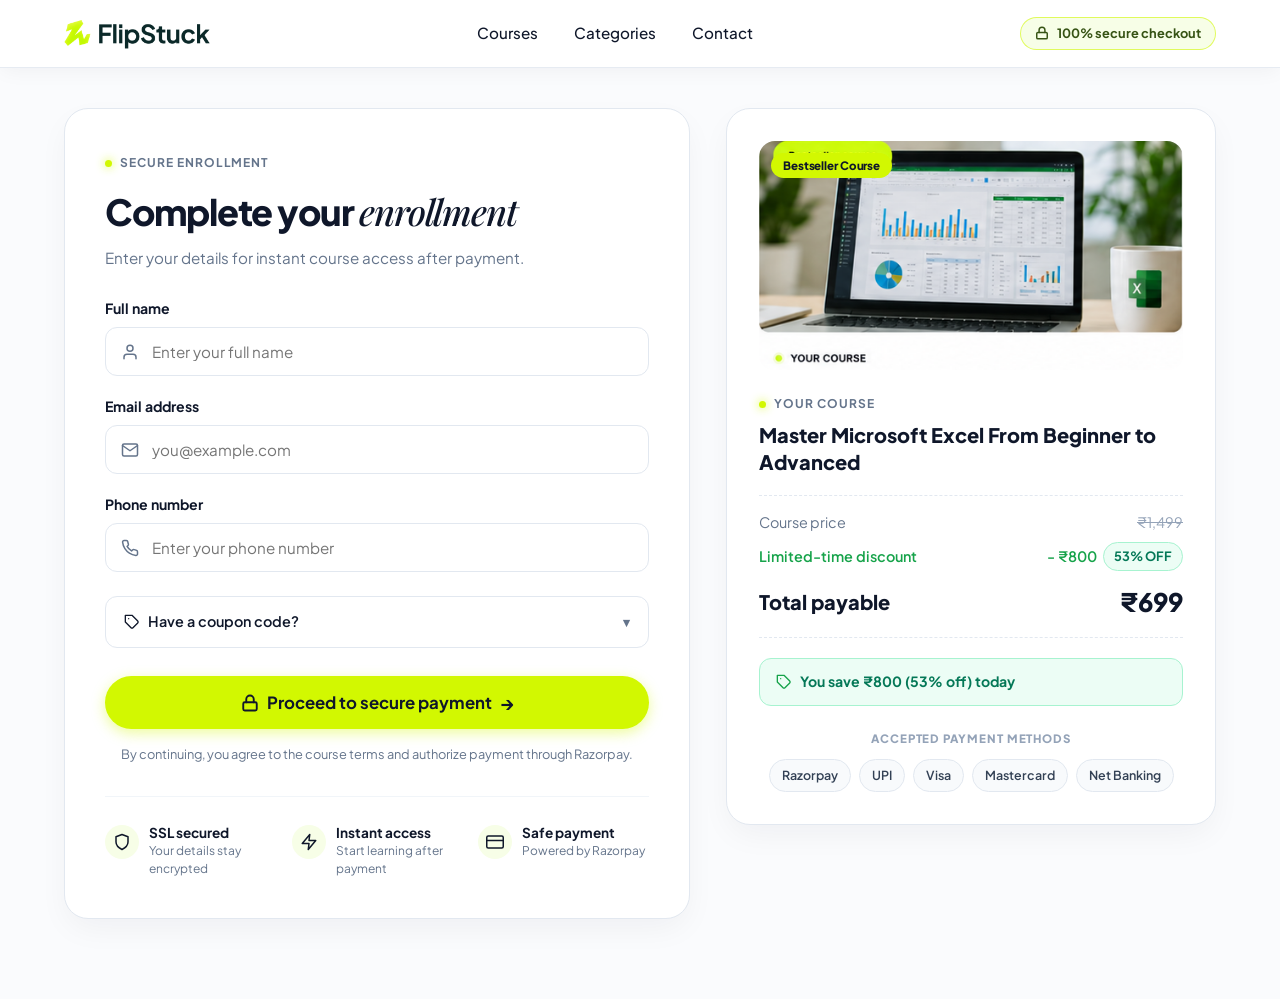
==== commit e2ea86c4: "fix(styles): remove green gradient ambient glow and discolored backdrops across all pages" ====
--- a/checkout.html
+++ b/checkout.html
@@ -8,12 +8,6 @@
   <link rel="stylesheet" href="css/styles.css">
 </head>
 <body style="background-color: #fafbfd;">
-
-  <!-- Ambient Glows (Strictly Viewport-Clipped) -->
-  <div class="ambient-glows" aria-hidden="true">
-    <div class="glow-spot glow-spot-lime" style="top: 150px; left: -100px; width: 450px; height: 450px;"></div>
-    <div class="glow-spot glow-spot-lime" style="top: 250px; right: -100px; width: 450px; height: 450px;"></div>
-  </div>
 
   <!-- Checkout Header -->
   <header class="checkout-header">
--- a/css/styles.css
+++ b/css/styles.css
@@ -9,7 +9,7 @@
 html {
   interpolate-size: allow-keywords;
   box-sizing: border-box;
-  overflow-x: hidden;
+  overflow-x: clip;
   width: 100%;
   max-width: 100vw;
   scroll-behavior: smooth;
@@ -59,6 +59,7 @@
   /* Polished smooth spring & ease transitions */
   --ease-smooth: cubic-bezier(0.2, 0.8, 0.2, 1);
   --ease-spring: cubic-bezier(0.34, 1.25, 0.64, 1);
+  --ease-bounce: cubic-bezier(0.34, 1.56, 0.64, 1);
   --transition-fast: 0.2s ease;
   --transition-normal: 0.3s var(--ease-smooth);
   --transition-slow: 0.45s var(--ease-smooth);
@@ -81,7 +82,7 @@
   min-height: 100vh;
   display: flex;
   flex-direction: column;
-  overflow-x: hidden;
+  overflow-x: clip;
   width: 100%;
   max-width: 100vw;
   position: relative;
@@ -119,29 +120,11 @@
   list-style: none;
 }
 
-/* Background Ambient Glow Wrapper (strictly clipped to viewport) */
-.ambient-glows {
-  position: absolute;
-  top: 0;
-  left: 0;
-  width: 100%;
-  height: 100%;
-  max-width: 100%;
-  overflow: hidden;
-  pointer-events: none;
-  z-index: 0;
-}
-
-.glow-spot {
-  position: absolute;
-  border-radius: 50%;
-  filter: blur(80px);
-  pointer-events: none;
-  opacity: 0.55;
-}
-
+/* Background Ambient Glow Wrapper - Removed green gradient effects */
+.ambient-glows,
+.glow-spot,
 .glow-spot-lime {
-  background: radial-gradient(circle, rgba(210, 248, 1, 0.4) 0%, rgba(210, 248, 1, 0) 70%);
+  display: none !important;
 }
 
 /* Vector Glyph Helpers */
@@ -317,22 +300,27 @@
   transform: translateX(4px);
 }
 
-/* --- Header / Navigation --- */
+/* --- Header / Navigation (Smooth Sticky Glassmorphism) --- */
 .header {
+  position: -webkit-sticky;
   position: sticky;
   top: 0;
-  z-index: 100;
-  background-color: rgba(255, 255, 255, 0.94);
-  backdrop-filter: blur(14px);
-  -webkit-backdrop-filter: blur(14px);
-  border-bottom: 1px solid rgba(226, 232, 240, 0.7);
+  z-index: 1000;
+  background-color: rgba(255, 255, 255, 0.95);
+  backdrop-filter: blur(16px);
+  -webkit-backdrop-filter: blur(16px);
+  border-bottom: 1px solid rgba(226, 232, 240, 0.85);
+  box-shadow: 0 4px 20px -2px rgba(15, 23, 42, 0.05);
   padding: 16px 0;
+  transform: translateZ(0);
+  transition: padding var(--transition-fast), background-color var(--transition-fast), box-shadow var(--transition-normal);
 }
 
 .nav-container {
   display: flex;
   align-items: center;
   justify-content: space-between;
+  position: relative;
 }
 
 .logo-link {
@@ -1075,7 +1063,7 @@
 
 /* --- Designed for real people. Built for growth banner --- */
 .banner-growth {
-  background: linear-gradient(135deg, #ffffff 0%, #f9fdf2 100%);
+  background: #ffffff;
   border: 1px solid var(--color-border);
   border-radius: var(--radius-xl);
   padding: 60px 70px;
@@ -1160,7 +1148,7 @@
   width: 100%;
   max-height: 380px;
   object-fit: contain;
-  filter: drop-shadow(0 0 40px rgba(210, 248, 1, 0.45));
+  filter: drop-shadow(0 12px 28px rgba(0, 0, 0, 0.08));
   transition: transform var(--transition-slow);
 }
 
@@ -2033,6 +2021,7 @@
   width: 100%;
   overflow-x: auto;
   -webkit-overflow-scrolling: touch;
+  scrollbar-width: thin;
 }
 
 .comparison-table {
@@ -2068,6 +2057,17 @@
 
 .comparison-table tr:hover td.col-highlight {
   background-color: #f8fcdb;
+}
+
+/* Standardized Monochrome & Lime Vector Iconography */
+.svg-icon-lime {
+  stroke: var(--color-primary);
+}
+.svg-icon-dark {
+  stroke: var(--color-text-main);
+}
+.svg-icon-muted {
+  stroke: var(--color-text-muted);
 }
 
 .check-glyph {
@@ -2160,9 +2160,18 @@
    ========================================================================== */
 
 .checkout-header {
-  border-bottom: 1px solid var(--color-border);
+  position: -webkit-sticky;
+  position: sticky;
+  top: 0;
+  z-index: 1000;
+  background-color: rgba(255, 255, 255, 0.95);
+  backdrop-filter: blur(16px);
+  -webkit-backdrop-filter: blur(16px);
+  border-bottom: 1px solid rgba(226, 232, 240, 0.85);
+  box-shadow: 0 4px 20px -2px rgba(15, 23, 42, 0.05);
   padding: 16px 0;
-  background-color: #ffffff;
+  transform: translateZ(0);
+  transition: padding var(--transition-fast), background-color var(--transition-fast), box-shadow var(--transition-normal);
 }
 
 .checkout-header-inner {
@@ -2673,6 +2682,8 @@
   .nav-toggle-label {
     display: flex;
     margin-left: auto;
+    -webkit-tap-highlight-color: transparent;
+    user-select: none;
   }
 
   .nav-toggle-label span {
